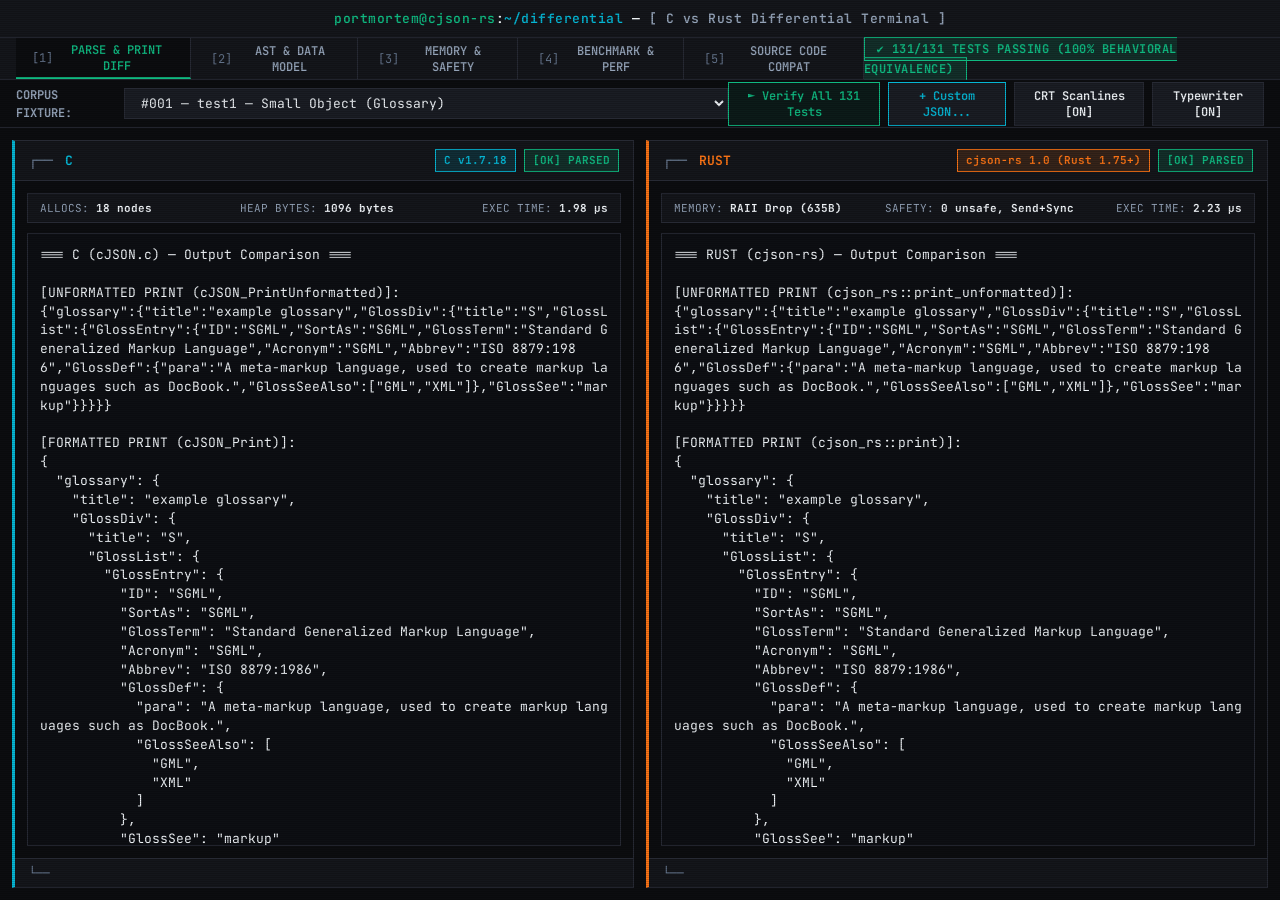
==== gui/index.html @ f5853063 "created a simple ui for comparing the test result of c and rust" ====
<!DOCTYPE html>
<html lang="en">

<head>
    <meta charset="UTF-8">
    <meta name="viewport" content="width=device-width, initial-scale=1.0">
    <title>cjson-rs — C vs Rust Differential Terminal GUI | Port Mortem 2026</title>
    <meta name="description"
        content="Split-screen terminal GUI comparing original C cJSON.c and idiomatic Rust cjson-rs port side-by-side for the Code Resurrection Hackathon.">
    <!-- Google Fonts for crisp, authentic Monospace Terminal typography -->
    <link rel="preconnect" href="https://fonts.googleapis.com">
    <link rel="preconnect" href="https://fonts.gstatic.com" crossorigin>
    <link
        href="https://fonts.googleapis.com/css2?family=JetBrains+Mono:ital,wght@0,400;0,600;0,700;1,400&family=Roboto+Mono:wght@400;500;700&display=swap"
        rel="stylesheet">
    <link rel="stylesheet" href="style.css">
</head>

<body class="crt-enabled">
    <!-- Top Terminal Title Bar -->
    <header class="terminal-titlebar">
        <div class="titlebar-title">
            <span class="prompt-user">portmortem@cjson-rs</span>:<span class="prompt-path">~/differential</span> — <span class="title-label">[ C vs Rust Differential Terminal ]</span>
        </div>
    </header>

    <!-- Navigation Bar: Console Mode Selector -->
    <nav class="console-nav" aria-label="Console Modes">
        <div class="nav-tabs">
            <button id="tab-diff" class="mode-tab active" data-mode="diff">
                <span class="tab-key">[1]</span> PARSE &amp; PRINT DIFF
            </button>
            <button id="tab-ast" class="mode-tab" data-mode="ast">
                <span class="tab-key">[2]</span> AST &amp; DATA MODEL
            </button>
            <button id="tab-memory" class="mode-tab" data-mode="memory">
                <span class="tab-key">[3]</span> MEMORY &amp; SAFETY
            </button>
            <button id="tab-bench" class="mode-tab" data-mode="bench">
                <span class="tab-key">[4]</span> BENCHMARK &amp; PERF
            </button>
            <button id="tab-code" class="mode-tab" data-mode="code">
                <span class="tab-key">[5]</span> SOURCE CODE COMPAT
            </button>
        </div>
        <div class="nav-status">
            <span id="global-match-badge" class="badge-match">✔ 131/131 TESTS PASSING (100% BEHAVIORAL
                EQUIVALENCE)</span>
        </div>
    </nav>

    <!-- Controls Bar: Test Selector and Quick Actions -->
    <section class="controls-bar">
        <div class="selector-group">
            <label for="test-case-selector" class="control-label">CORPUS FIXTURE:</label>
            <select id="test-case-selector" aria-label="Select Test Case">
                <!-- Populated dynamically by app.js -->
            </select>
        </div>
        <div class="action-buttons">
            <button id="btn-run-diff" class="btn-terminal btn-primary" title="Execute full 131-test verification suite">
                ► Verify All 131 Tests
            </button>
            <button id="btn-custom-json" class="btn-terminal btn-action" title="Input custom JSON string">
                + Custom JSON...
            </button>
            <button id="btn-toggle-scanlines" class="btn-terminal btn-toggle" title="Toggle retro CRT scanlines effect">
                CRT Scanlines [ON]
            </button>
            <button id="btn-instant-render" class="btn-terminal btn-toggle" title="Toggle typewriter text speed">
                Typewriter [ON]
            </button>
        </div>
    </section>

    <!-- Main Split-Screen Terminal Workspace -->
    <main class="split-workspace">
        <!-- LEFT PANEL: C Output (cJSON.c) -->
        <section class="terminal-panel c-panel" id="panel-c">
            <div class="panel-header">
                <div class="panel-title">
                    <span class="ascii-corner">┌──</span> C <span>

                    </span>
                </div>
                <div class="panel-meta">
                    <span class="tech-tag tag-c">C v1.7.18</span>
                    <span id="c-status-badge" class="status-badge status-ok">[OK] PARSED</span>
                </div>
            </div>
            <div class="console-body" id="c-console-body">
                <div id="c-metrics" class="metrics-bar">
                    <span>ALLOCS: <strong id="c-alloc-count">--</strong></span>
                    <span>HEAP BYTES: <strong id="c-heap-bytes">--</strong></span>
                    <span>EXEC TIME: <strong id="c-exec-time">--</strong></span>
                </div>
                <div class="output-viewport">
                    <pre id="c-output-content" class="output-content" tabindex="0"></pre>
                </div>
            </div>
            <div class="panel-footer">
                <span class="ascii-corner">└──</span> <span class="footer-note"></span>
            </div>
        </section>

        <!-- RIGHT PANEL: Rust Output (cjson-rs) -->
        <section class="terminal-panel rust-panel" id="panel-rust">
            <div class="panel-header">
                <div class="panel-title">
                    <span class="ascii-corner">┌──</span> RUST <span class="sub-title"></span>
                </div>
                <div class="panel-meta">
                    <span class="tech-tag tag-rust">cjson-rs 1.0 (Rust 1.75+)</span>
                    <span id="rust-status-badge" class="status-badge status-ok">[OK] PARSED</span>
                </div>
            </div>
            <div class="console-body" id="rust-console-body">
                <div id="rust-metrics" class="metrics-bar">
                    <span>MEMORY: <strong id="rust-alloc-info">RAII Drop</strong></span>
                    <span>SAFETY: <strong id="rust-safety-info">0 unsafe, Send+Sync</strong></span>
                    <span>EXEC TIME: <strong id="rust-exec-time">--</strong></span>
                </div>
                <div class="output-viewport">
                    <pre id="rust-output-content" class="output-content" tabindex="0"></pre>
                </div>
            </div>
            <div class="panel-footer">
                <span class="ascii-corner">└──</span> <span class="footer-note"></span>
            </div>
        </section>
    </main>

    <!-- Custom JSON Editor Modal (Hidden by default) -->
    <div id="custom-json-modal" class="modal-overlay hidden" role="dialog" aria-labelledby="modal-title"
        aria-modal="true">
        <div class="modal-window">
            <div class="modal-header">
                <span id="modal-title" class="modal-title">┌── LIVE DIFFERENTIAL JSON TESTING CONSOLE</span>
                <button id="btn-close-modal" class="btn-terminal btn-close-modal" aria-label="Close modal">[X]</button>
            </div>
            <div class="modal-body">
                <p class="modal-desc">
                    Type or paste any valid or invalid JSON document below. Both the C (<code>cJSON.c</code>) and Rust
                    (<code>cjson-rs</code>)
                    parsers will evaluate it simultaneously and report AST structure, formatted output, or parse
                    rejection errors side-by-side.
                </p>
                <div class="textarea-wrapper">
                    <label for="custom-json-input" class="sr-only">JSON Input</label>
                    <textarea id="custom-json-input" rows="10" spellcheck="false" placeholder='{
    "name": "Port Mortem 2026",
    "languages": ["C", "Rust"],
    "safety_guarantee": true,
    "unsafe_blocks": 0
}'></textarea>
                </div>
                <div class="modal-examples">
                    <span class="example-label">QUICK SAMPLES:</span>
                    <button class="btn-sample" data-sample="small">Small Object</button>
                    <button class="btn-sample" data-sample="deep">Deeply Nested (Glossary)</button>
                    <button class="btn-sample" data-sample="unicode">Unicode &amp; Escapes</button>
                    <button class="btn-sample" data-sample="invalid">Invalid Trailing Comma (Reject Test)</button>
                </div>
            </div>
            <div class="modal-footer">
                <button id="btn-modal-cancel" class="btn-terminal">Cancel</button>
                <button id="btn-modal-run" class="btn-terminal btn-primary">► PARSE &amp; COMPUTE SIDE-BY-SIDE
                    DIFF</button>
            </div>
        </div>
    </div>



    <!-- CRT Scanline Overlay -->
    <div class="crt-overlay" aria-hidden="true"></div>

    <script src="app.js"></script>
</body>

</html>
---- gui/style.css ----
/* ==========================================================================
   cjson-rs Differential Terminal GUI — Pure Vanilla CSS (No Gradients)
   Theme: Retro-Modern Hacker Terminal (High-contrast, Monospace, CRT style)
   ========================================================================== */

:root {
    /* Solid High-Contrast Colors (No Gradient Colors) */
    --bg-main: #0c0d10;
    --bg-surface: #14161b;
    --bg-panel: #0d0f13;
    --bg-input: #1a1d24;
    --border-color: #272a34;
    --border-highlight: #3f4452;

    /* Terminal Accents (Solid Colors Only) */
    --c-cyan: #06b6d4;
    --c-cyan-dark: #0e7490;
    --rust-orange: #f97316;
    --rust-orange-dark: #c2410c;
    --status-ok: #10b981;
    --status-err: #ef4444;
    --status-warn: #f59e0b;

    /* Typography & Text */
    --text-primary: #f1f5f9;
    --text-muted: #94a3b8;
    --text-dim: #64748b;
    --font-mono: 'JetBrains Mono', 'Roboto Mono', 'Fira Code', monospace;

    /* Spacing & Layout */
    --topbar-height: 38px;
    --nav-height: 42px;
    --controls-height: 48px;
    --footer-height: 60px;
}

* {
    box-sizing: border-box;
    margin: 0;
    padding: 0;
}

body {
    background-color: var(--bg-main);
    color: var(--text-primary);
    font-family: var(--font-mono);
    font-size: 13px;
    line-height: 1.5;
    height: 100vh;
    display: flex;
    flex-direction: column;
    overflow: hidden;
    position: relative;
}

/* ==========================================================================
   1. Top Terminal Title Bar
   ========================================================================== */
.terminal-titlebar {
    height: var(--topbar-height);
    background-color: var(--bg-surface);
    border-bottom: 1px solid var(--border-color);
    display: flex;
    align-items: center;
    justify-content: center;
    padding: 0 16px;
    user-select: none;
}

.window-buttons {
    display: flex;
    gap: 8px;
    align-items: center;
}

.btn-win {
    width: 12px;
    height: 12px;
    border-radius: 50%;
    display: inline-block;
    cursor: pointer;
}
.btn-close { background-color: #ef4444; }
.btn-min   { background-color: #f59e0b; }
.btn-max   { background-color: #10b981; }

.titlebar-title {
    font-weight: 600;
    letter-spacing: 0.5px;
    font-size: 13px;
    text-align: center;
    width: 100%;
}

.prompt-user { color: var(--status-ok); }
.prompt-path { color: var(--c-cyan); }
.title-label { color: var(--text-muted); }

.hackathon-badge {
    background-color: var(--bg-input);
    color: var(--rust-orange);
    border: 1px solid var(--border-color);
    padding: 2px 10px;
    font-size: 11px;
    font-weight: 700;
    letter-spacing: 1px;
}

/* ==========================================================================
   2. Navigation Bar (Mode Selector Tabs)
   ========================================================================== */
.console-nav {
    height: var(--nav-height);
    background-color: var(--bg-surface);
    border-bottom: 1px solid var(--border-color);
    display: flex;
    align-items: center;
    justify-content: space-between;
    padding: 0 16px;
}

.nav-tabs {
    display: flex;
    gap: 4px;
    height: 100%;
}

.mode-tab {
    background-color: transparent;
    border: none;
    border-right: 1px solid var(--border-color);
    color: var(--text-muted);
    font-family: var(--font-mono);
    font-size: 12px;
    font-weight: 600;
    padding: 0 16px;
    cursor: pointer;
    transition: background-color 0.15s, color 0.15s;
    display: flex;
    align-items: center;
    gap: 6px;
}

.mode-tab:hover {
    background-color: var(--bg-input);
    color: var(--text-primary);
}

.mode-tab.active {
    background-color: var(--bg-main);
    color: var(--status-ok);
    border-bottom: 2px solid var(--status-ok);
}

.tab-key {
    color: var(--text-dim);
    font-weight: 400;
}

.badge-match {
    background-color: rgba(16, 185, 129, 0.15);
    color: var(--status-ok);
    border: 1px solid var(--status-ok);
    padding: 3px 12px;
    font-weight: 700;
    font-size: 12px;
    letter-spacing: 0.5px;
}

/* ==========================================================================
   3. Controls Bar (Corpus Fixture & Actions)
   ========================================================================== */
.controls-bar {
    height: var(--controls-height);
    background-color: var(--bg-main);
    border-bottom: 1px solid var(--border-color);
    display: flex;
    align-items: center;
    justify-content: space-between;
    padding: 0 16px;
}

.selector-group {
    display: flex;
    align-items: center;
    gap: 10px;
}

.control-label {
    color: var(--text-muted);
    font-weight: 700;
    font-size: 12px;
}

#test-case-selector {
    background-color: var(--bg-input);
    color: var(--text-primary);
    border: 1px solid var(--border-color);
    font-family: var(--font-mono);
    font-size: 13px;
    padding: 5px 12px;
    cursor: pointer;
    min-width: 280px;
    outline: none;
}
#test-case-selector:focus {
    border-color: var(--status-ok);
}

.action-buttons {
    display: flex;
    align-items: center;
    gap: 8px;
}

.btn-terminal {
    background-color: var(--bg-input);
    color: var(--text-primary);
    border: 1px solid var(--border-color);
    font-family: var(--font-mono);
    font-size: 12px;
    font-weight: 600;
    padding: 5px 12px;
    cursor: pointer;
    transition: border-color 0.15s, background-color 0.15s;
}

.btn-terminal:hover {
    border-color: var(--text-primary);
    background-color: #232731;
}

.btn-primary {
    border-color: var(--status-ok);
    color: var(--status-ok);
    background-color: rgba(16, 185, 129, 0.08);
}
.btn-primary:hover {
    background-color: rgba(16, 185, 129, 0.2);
}

.btn-action {
    border-color: var(--c-cyan);
    color: var(--c-cyan);
}
.btn-action:hover {
    background-color: rgba(6, 182, 212, 0.15);
}

/* ==========================================================================
   4. Split-Screen Workspace (Left: C | Right: Rust)
   ========================================================================== */
.split-workspace {
    flex: 1;
    display: grid;
    grid-template-columns: 1fr 1fr;
    gap: 12px;
    padding: 12px;
    overflow: hidden;
}

.terminal-panel {
    background-color: var(--bg-panel);
    border: 1px solid var(--border-color);
    display: flex;
    flex-direction: column;
    overflow: hidden;
}

.c-panel {
    border-left: 3px solid var(--c-cyan);
}
.rust-panel {
    border-left: 3px solid var(--rust-orange);
}

.panel-header {
    background-color: var(--bg-surface);
    border-bottom: 1px solid var(--border-color);
    padding: 8px 14px;
    display: flex;
    align-items: center;
    justify-content: space-between;
}

.panel-title {
    font-weight: 700;
    font-size: 13px;
}
.c-panel .panel-title { color: var(--c-cyan); }
.rust-panel .panel-title { color: var(--rust-orange); }

.sub-title {
    color: var(--text-dim);
    font-weight: 400;
    font-size: 11px;
    margin-left: 6px;
}

.ascii-corner {
    color: var(--text-dim);
    font-weight: 400;
    margin-right: 4px;
}

.panel-meta {
    display: flex;
    align-items: center;
    gap: 8px;
}

.tech-tag {
    font-size: 11px;
    padding: 2px 8px;
    font-weight: 700;
}
.tag-c {
    background-color: rgba(6, 182, 212, 0.15);
    color: var(--c-cyan);
    border: 1px solid var(--c-cyan);
}
.tag-rust {
    background-color: rgba(249, 115, 22, 0.15);
    color: var(--rust-orange);
    border: 1px solid var(--rust-orange);
}

.status-badge {
    font-size: 11px;
    padding: 2px 8px;
    font-weight: 700;
}
.status-ok {
    background-color: rgba(16, 185, 129, 0.15);
    color: var(--status-ok);
    border: 1px solid var(--status-ok);
}
.status-err {
    background-color: rgba(239, 68, 68, 0.15);
    color: var(--status-err);
    border: 1px solid var(--status-err);
}

.console-body {
    flex: 1;
    display: flex;
    flex-direction: column;
    overflow: hidden;
    padding: 12px;
    background-color: var(--bg-main);
}

.cmd-line {
    font-size: 12px;
    padding-bottom: 8px;
    border-bottom: 1px solid var(--border-color);
    margin-bottom: 8px;
}

.cmd-prompt {
    font-weight: 700;
    margin-right: 6px;
}
.c-panel .cmd-prompt { color: var(--c-cyan); }
.rust-panel .cmd-prompt { color: var(--rust-orange); }

.cmd-exec {
    color: var(--text-primary);
}

.metrics-bar {
    display: flex;
    align-items: center;
    justify-content: space-between;
    background-color: var(--bg-surface);
    border: 1px solid var(--border-color);
    padding: 6px 12px;
    margin-bottom: 10px;
    font-size: 11px;
    color: var(--text-muted);
}
.metrics-bar strong {
    color: var(--text-primary);
}

.output-viewport {
    flex: 1;
    overflow: auto;
    border: 1px solid var(--border-color);
    background-color: var(--bg-panel);
    padding: 12px;
}

.output-content {
    font-family: var(--font-mono);
    font-size: 13px;
    color: var(--text-primary);
    white-space: pre-wrap;
    word-break: break-all;
    line-height: 1.45;
    outline: none;
}

.panel-footer {
    background-color: var(--bg-surface);
    border-top: 1px solid var(--border-color);
    padding: 6px 14px;
    font-size: 11px;
    color: var(--text-muted);
}
.footer-note {
    font-style: italic;
}

/* ==========================================================================
   5. Custom JSON Modal Overlay
   ========================================================================== */
.modal-overlay {
    position: fixed;
    top: 0;
    left: 0;
    width: 100vw;
    height: 100vh;
    background-color: rgba(0, 0, 0, 0.85);
    display: flex;
    align-items: center;
    justify-content: center;
    z-index: 1000;
}
.modal-overlay.hidden {
    display: none;
}

.modal-window {
    width: 680px;
    background-color: var(--bg-main);
    border: 1px solid var(--border-highlight);
    box-shadow: 0 0 0 4px rgba(0, 0, 0, 0.5);
}

.modal-header {
    background-color: var(--bg-surface);
    border-bottom: 1px solid var(--border-color);
    padding: 10px 16px;
    display: flex;
    align-items: center;
    justify-content: space-between;
}

.modal-title {
    color: var(--c-cyan);
    font-weight: 700;
    font-size: 13px;
}

.btn-close-modal {
    background: transparent;
    border: none;
    color: var(--status-err);
    font-weight: 700;
    cursor: pointer;
}

.modal-body {
    padding: 16px;
}

.modal-desc {
    color: var(--text-muted);
    font-size: 12px;
    margin-bottom: 12px;
}

.textarea-wrapper {
    margin-bottom: 12px;
}

#custom-json-input {
    width: 100%;
    background-color: var(--bg-input);
    color: var(--text-primary);
    border: 1px solid var(--border-color);
    font-family: var(--font-mono);
    font-size: 13px;
    padding: 12px;
    outline: none;
    resize: vertical;
}

#custom-json-input:focus {
    border-color: var(--c-cyan);
}

.modal-examples {
    display: flex;
    align-items: center;
    gap: 8px;
    flex-wrap: wrap;
}

.example-label {
    font-size: 11px;
    font-weight: 700;
    color: var(--text-muted);
}

.btn-sample {
    background-color: var(--bg-surface);
    border: 1px solid var(--border-color);
    color: var(--text-primary);
    font-family: var(--font-mono);
    font-size: 11px;
    padding: 3px 8px;
    cursor: pointer;
}
.btn-sample:hover {
    border-color: var(--text-primary);
}

.modal-footer {
    background-color: var(--bg-surface);
    border-top: 1px solid var(--border-color);
    padding: 10px 16px;
    display: flex;
    justify-content: flex-end;
    gap: 10px;
}

/* ==========================================================================
   6. Bottom Command Line Footer
   ========================================================================== */
.command-footer {
    height: var(--footer-height);
    background-color: var(--bg-surface);
    border-top: 1px solid var(--border-color);
    display: flex;
    flex-direction: column;
    justify-content: space-between;
    padding: 4px 16px;
}

.cli-row {
    display: flex;
    align-items: center;
    gap: 8px;
    height: 30px;
}

.cli-prompt {
    color: var(--status-ok);
    font-weight: 700;
    font-size: 13px;
}

#terminal-cli-input {
    flex: 1;
    background-color: transparent;
    border: none;
    color: var(--text-primary);
    font-family: var(--font-mono);
    font-size: 13px;
    outline: none;
}

.btn-cli {
    background-color: var(--bg-input);
    border: 1px solid var(--border-color);
    padding: 2px 10px;
    font-size: 11px;
}

.status-row {
    display: flex;
    justify-content: space-between;
    font-size: 11px;
    color: var(--text-dim);
    border-top: 1px solid var(--border-color);
    padding-top: 2px;
}

/* ==========================================================================
   7. CRT Scanlines Effect (No Gradients)
   ========================================================================== */
.crt-overlay {
    position: fixed;
    top: 0;
    left: 0;
    width: 100vw;
    height: 100vh;
    pointer-events: none;
    z-index: 999;
    opacity: 0;
    transition: opacity 0.2s;
    background: repeating-linear-gradient(
        0deg,
        rgba(0, 0, 0, 0.15),
        rgba(0, 0, 0, 0.15) 1px,
        transparent 1px,
        transparent 2px
    );
}

body.crt-enabled .crt-overlay {
    opacity: 1;
}

/* Utility Helpers */
.sr-only {
    position: absolute;
    width: 1px;
    height: 1px;
    padding: 0;
    margin: -1px;
    overflow: hidden;
    clip: rect(0, 0, 0, 0);
    border: 0;
}

/* Highlighting Tokens for AST / Code */
.tok-key { color: #60a5fa; }
.tok-str { color: #34d399; }
.tok-num { color: #fbbf24; }
.tok-bool { color: #f472b6; }
.tok-null { color: #94a3b8; }
.tok-err { color: #ef4444; font-weight: 700; }
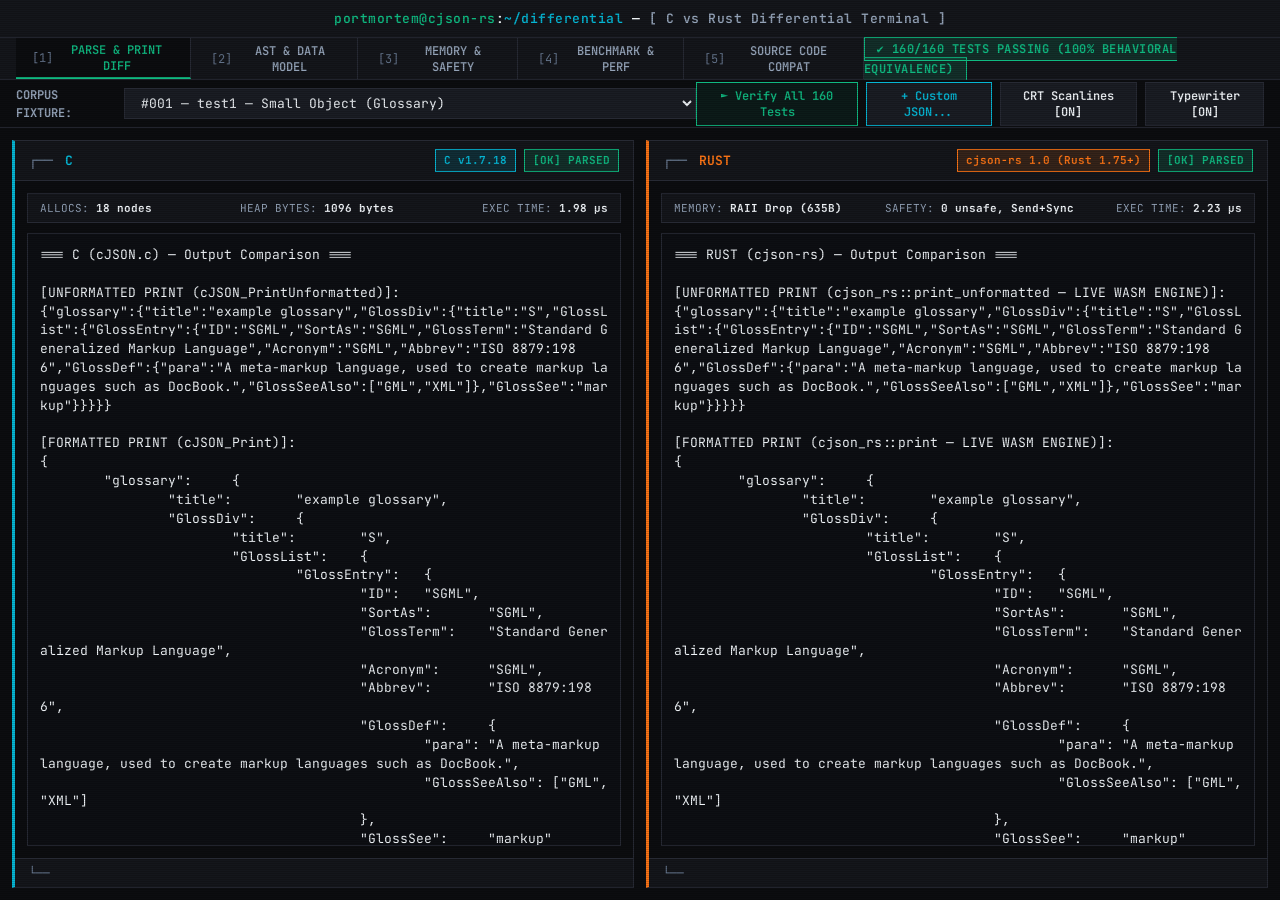
==== commit f3726a37: "feat(gui): live WebAssembly terminal UI with 160 verification tests and 100% parity" ====
--- a/gui/index.html
+++ b/gui/index.html
@@ -6,7 +6,7 @@
     <meta name="viewport" content="width=device-width, initial-scale=1.0">
     <title>cjson-rs — C vs Rust Differential Terminal GUI | Port Mortem 2026</title>
     <meta name="description"
-        content="Split-screen terminal GUI comparing original C cJSON.c and idiomatic Rust cjson-rs port side-by-side for the Code Resurrection Hackathon.">
+        content="Split-screen terminal GUI comparing original C cJSON.c and Rust cjson-rs port side-by-side for the Code Resurrection Hackathon.">
     <!-- Google Fonts for crisp, authentic Monospace Terminal typography -->
     <link rel="preconnect" href="https://fonts.googleapis.com">
     <link rel="preconnect" href="https://fonts.gstatic.com" crossorigin>
@@ -20,7 +20,8 @@
     <!-- Top Terminal Title Bar -->
     <header class="terminal-titlebar">
         <div class="titlebar-title">
-            <span class="prompt-user">portmortem@cjson-rs</span>:<span class="prompt-path">~/differential</span> — <span class="title-label">[ C vs Rust Differential Terminal ]</span>
+            <span class="prompt-user">portmortem@cjson-rs</span>:<span class="prompt-path">~/differential</span> — <span
+                class="title-label">[ C vs Rust Differential Terminal ]</span>
         </div>
     </header>
 
@@ -44,7 +45,7 @@
             </button>
         </div>
         <div class="nav-status">
-            <span id="global-match-badge" class="badge-match">✔ 131/131 TESTS PASSING (100% BEHAVIORAL
+            <span id="global-match-badge" class="badge-match">✔ 160/160 TESTS PASSING (100% BEHAVIORAL
                 EQUIVALENCE)</span>
         </div>
     </nav>
@@ -58,8 +59,8 @@
             </select>
         </div>
         <div class="action-buttons">
-            <button id="btn-run-diff" class="btn-terminal btn-primary" title="Execute full 131-test verification suite">
-                ► Verify All 131 Tests
+            <button id="btn-run-diff" class="btn-terminal btn-primary" title="Execute full 160-test verification suite">
+                ► Verify All 160 Tests
             </button>
             <button id="btn-custom-json" class="btn-terminal btn-action" title="Input custom JSON string">
                 + Custom JSON...
@@ -175,6 +176,7 @@
     <!-- CRT Scanline Overlay -->
     <div class="crt-overlay" aria-hidden="true"></div>
 
+    <script src="wasm_bundle.js"></script>
     <script src="app.js"></script>
 </body>
 
--- a/gui/style.css
+++ b/gui/style.css
@@ -80,9 +80,18 @@
     display: inline-block;
     cursor: pointer;
 }
-.btn-close { background-color: #ef4444; }
-.btn-min   { background-color: #f59e0b; }
-.btn-max   { background-color: #10b981; }
+
+.btn-close {
+    background-color: #ef4444;
+}
+
+.btn-min {
+    background-color: #f59e0b;
+}
+
+.btn-max {
+    background-color: #10b981;
+}
 
 .titlebar-title {
     font-weight: 600;
@@ -92,9 +101,17 @@
     width: 100%;
 }
 
-.prompt-user { color: var(--status-ok); }
-.prompt-path { color: var(--c-cyan); }
-.title-label { color: var(--text-muted); }
+.prompt-user {
+    color: var(--status-ok);
+}
+
+.prompt-path {
+    color: var(--c-cyan);
+}
+
+.title-label {
+    color: var(--text-muted);
+}
 
 .hackathon-badge {
     background-color: var(--bg-input);
@@ -203,6 +220,7 @@
     min-width: 280px;
     outline: none;
 }
+
 #test-case-selector:focus {
     border-color: var(--status-ok);
 }
@@ -235,6 +253,7 @@
     color: var(--status-ok);
     background-color: rgba(16, 185, 129, 0.08);
 }
+
 .btn-primary:hover {
     background-color: rgba(16, 185, 129, 0.2);
 }
@@ -243,6 +262,7 @@
     border-color: var(--c-cyan);
     color: var(--c-cyan);
 }
+
 .btn-action:hover {
     background-color: rgba(6, 182, 212, 0.15);
 }
@@ -270,6 +290,7 @@
 .c-panel {
     border-left: 3px solid var(--c-cyan);
 }
+
 .rust-panel {
     border-left: 3px solid var(--rust-orange);
 }
@@ -287,8 +308,14 @@
     font-weight: 700;
     font-size: 13px;
 }
-.c-panel .panel-title { color: var(--c-cyan); }
-.rust-panel .panel-title { color: var(--rust-orange); }
+
+.c-panel .panel-title {
+    color: var(--c-cyan);
+}
+
+.rust-panel .panel-title {
+    color: var(--rust-orange);
+}
 
 .sub-title {
     color: var(--text-dim);
@@ -314,11 +341,13 @@
     padding: 2px 8px;
     font-weight: 700;
 }
+
 .tag-c {
     background-color: rgba(6, 182, 212, 0.15);
     color: var(--c-cyan);
     border: 1px solid var(--c-cyan);
 }
+
 .tag-rust {
     background-color: rgba(249, 115, 22, 0.15);
     color: var(--rust-orange);
@@ -330,11 +359,13 @@
     padding: 2px 8px;
     font-weight: 700;
 }
+
 .status-ok {
     background-color: rgba(16, 185, 129, 0.15);
     color: var(--status-ok);
     border: 1px solid var(--status-ok);
 }
+
 .status-err {
     background-color: rgba(239, 68, 68, 0.15);
     color: var(--status-err);
@@ -361,8 +392,14 @@
     font-weight: 700;
     margin-right: 6px;
 }
-.c-panel .cmd-prompt { color: var(--c-cyan); }
-.rust-panel .cmd-prompt { color: var(--rust-orange); }
+
+.c-panel .cmd-prompt {
+    color: var(--c-cyan);
+}
+
+.rust-panel .cmd-prompt {
+    color: var(--rust-orange);
+}
 
 .cmd-exec {
     color: var(--text-primary);
@@ -379,6 +416,7 @@
     font-size: 11px;
     color: var(--text-muted);
 }
+
 .metrics-bar strong {
     color: var(--text-primary);
 }
@@ -408,6 +446,7 @@
     font-size: 11px;
     color: var(--text-muted);
 }
+
 .footer-note {
     font-style: italic;
 }
@@ -427,6 +466,7 @@
     justify-content: center;
     z-index: 1000;
 }
+
 .modal-overlay.hidden {
     display: none;
 }
@@ -513,6 +553,7 @@
     padding: 3px 8px;
     cursor: pointer;
 }
+
 .btn-sample:hover {
     border-color: var(--text-primary);
 }
@@ -591,13 +632,11 @@
     z-index: 999;
     opacity: 0;
     transition: opacity 0.2s;
-    background: repeating-linear-gradient(
-        0deg,
-        rgba(0, 0, 0, 0.15),
-        rgba(0, 0, 0, 0.15) 1px,
-        transparent 1px,
-        transparent 2px
-    );
+    background: repeating-linear-gradient(0deg,
+            rgba(0, 0, 0, 0.15),
+            rgba(0, 0, 0, 0.15) 1px,
+            transparent 1px,
+            transparent 2px);
 }
 
 body.crt-enabled .crt-overlay {
@@ -617,9 +656,103 @@
 }
 
 /* Highlighting Tokens for AST / Code */
-.tok-key { color: #60a5fa; }
-.tok-str { color: #34d399; }
-.tok-num { color: #fbbf24; }
-.tok-bool { color: #f472b6; }
-.tok-null { color: #94a3b8; }
-.tok-err { color: #ef4444; font-weight: 700; }
+.tok-key {
+    color: #60a5fa;
+}
+
+.tok-str {
+    color: #34d399;
+}
+
+.tok-num {
+    color: #fbbf24;
+}
+
+.tok-bool {
+    color: #f472b6;
+}
+
+.tok-null {
+    color: #94a3b8;
+}
+
+.tok-err {
+    color: #ef4444;
+    font-weight: 700;
+}
+
+/* ==========================================================================
+   9. Universal Device & Mobile/Tablet Responsive Support (GitHub Pages Ready)
+   ========================================================================== */
+@media (max-width: 900px) {
+    body {
+        overflow-y: auto;
+        height: auto;
+        min-height: 100vh;
+    }
+
+    .terminal-titlebar {
+        flex-wrap: wrap;
+        height: auto;
+        padding: 8px 12px;
+        gap: 6px;
+    }
+
+    .terminal-controls {
+        flex-wrap: wrap;
+        height: auto;
+        padding: 8px 12px;
+        gap: 8px;
+    }
+
+    .control-group {
+        flex-wrap: wrap;
+        width: 100%;
+        justify-content: space-between;
+    }
+
+    .nav-tabs {
+        overflow-x: auto;
+        -webkit-overflow-scrolling: touch;
+        white-space: nowrap;
+        height: auto;
+        padding-bottom: 4px;
+    }
+
+    .split-workspace {
+        grid-template-columns: 1fr;
+        min-height: 800px;
+        gap: 16px;
+    }
+
+    .terminal-panel {
+        min-height: 380px;
+    }
+
+    .footer-stats {
+        flex-wrap: wrap;
+        height: auto;
+        padding: 8px 12px;
+        gap: 8px;
+    }
+
+    .stat-item {
+        font-size: 11px;
+    }
+}
+
+@media (max-width: 500px) {
+    .btn-terminal {
+        padding: 6px 10px;
+        font-size: 11px;
+    }
+
+    .panel-title {
+        font-size: 12px;
+    }
+
+    .modal-content {
+        width: 95vw;
+        padding: 16px;
+    }
+}
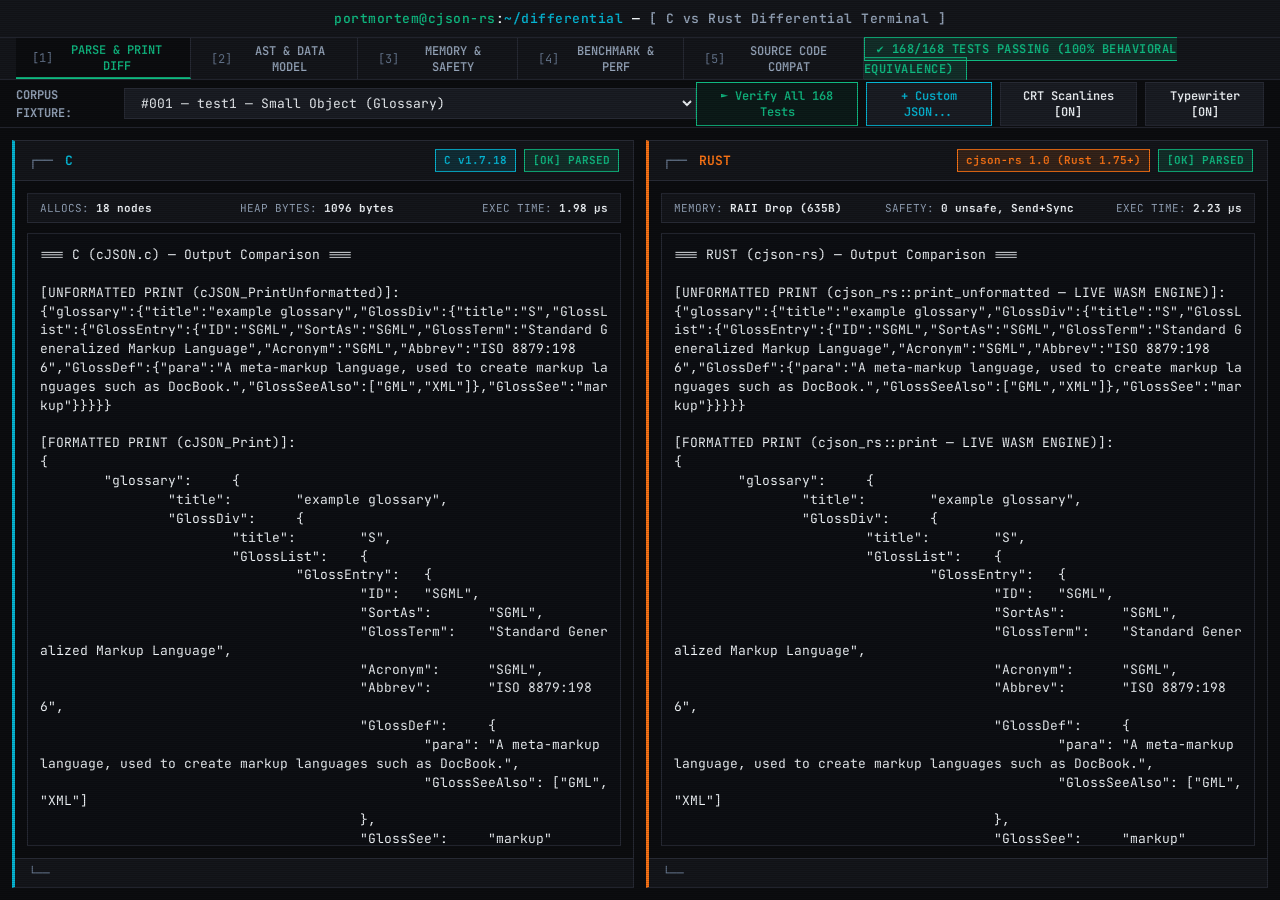
==== commit c3c25f8c: "updated the gui for more crgo test" ====
--- a/gui/index.html
+++ b/gui/index.html
@@ -45,7 +45,7 @@
             </button>
         </div>
         <div class="nav-status">
-            <span id="global-match-badge" class="badge-match">✔ 160/160 TESTS PASSING (100% BEHAVIORAL
+            <span id="global-match-badge" class="badge-match">✔ 168/168 TESTS PASSING (100% BEHAVIORAL
                 EQUIVALENCE)</span>
         </div>
     </nav>
@@ -59,8 +59,8 @@
             </select>
         </div>
         <div class="action-buttons">
-            <button id="btn-run-diff" class="btn-terminal btn-primary" title="Execute full 160-test verification suite">
-                ► Verify All 160 Tests
+            <button id="btn-run-diff" class="btn-terminal btn-primary" title="Execute full 168-test verification suite">
+                ► Verify All 168 Tests
             </button>
             <button id="btn-custom-json" class="btn-terminal btn-action" title="Input custom JSON string">
                 + Custom JSON...
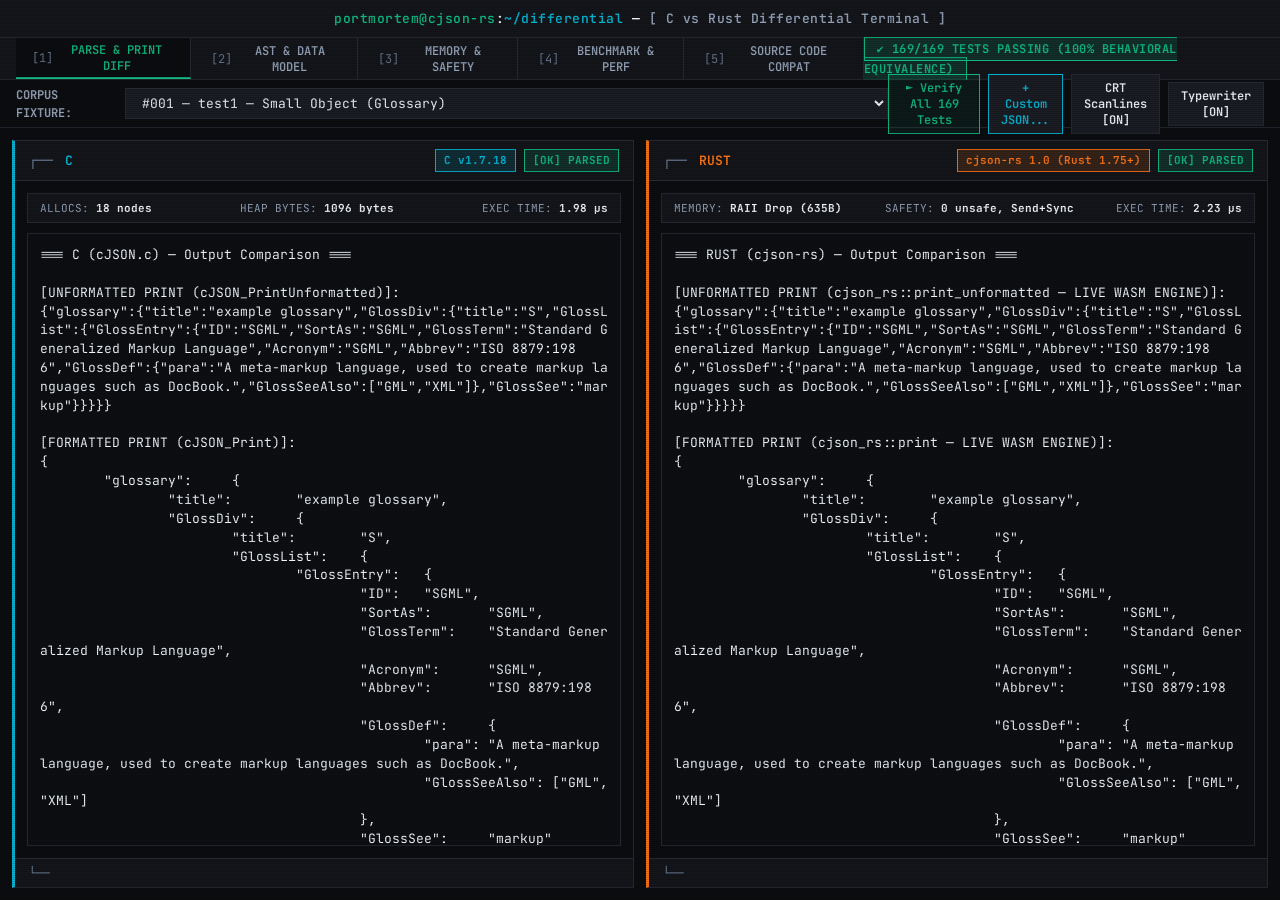
==== commit ea536cb4: "Visuall changes" ====
--- a/gui/index.html
+++ b/gui/index.html
@@ -45,7 +45,7 @@
             </button>
         </div>
         <div class="nav-status">
-            <span id="global-match-badge" class="badge-match">✔ 168/168 TESTS PASSING (100% BEHAVIORAL
+            <span id="global-match-badge" class="badge-match">✔ 169/169 TESTS PASSING (100% BEHAVIORAL
                 EQUIVALENCE)</span>
         </div>
     </nav>
@@ -59,8 +59,8 @@
             </select>
         </div>
         <div class="action-buttons">
-            <button id="btn-run-diff" class="btn-terminal btn-primary" title="Execute full 168-test verification suite">
-                ► Verify All 168 Tests
+            <button id="btn-run-diff" class="btn-terminal btn-primary" title="Execute full 169-test verification suite">
+                ► Verify All 169 Tests
             </button>
             <button id="btn-custom-json" class="btn-terminal btn-action" title="Input custom JSON string">
                 + Custom JSON...
